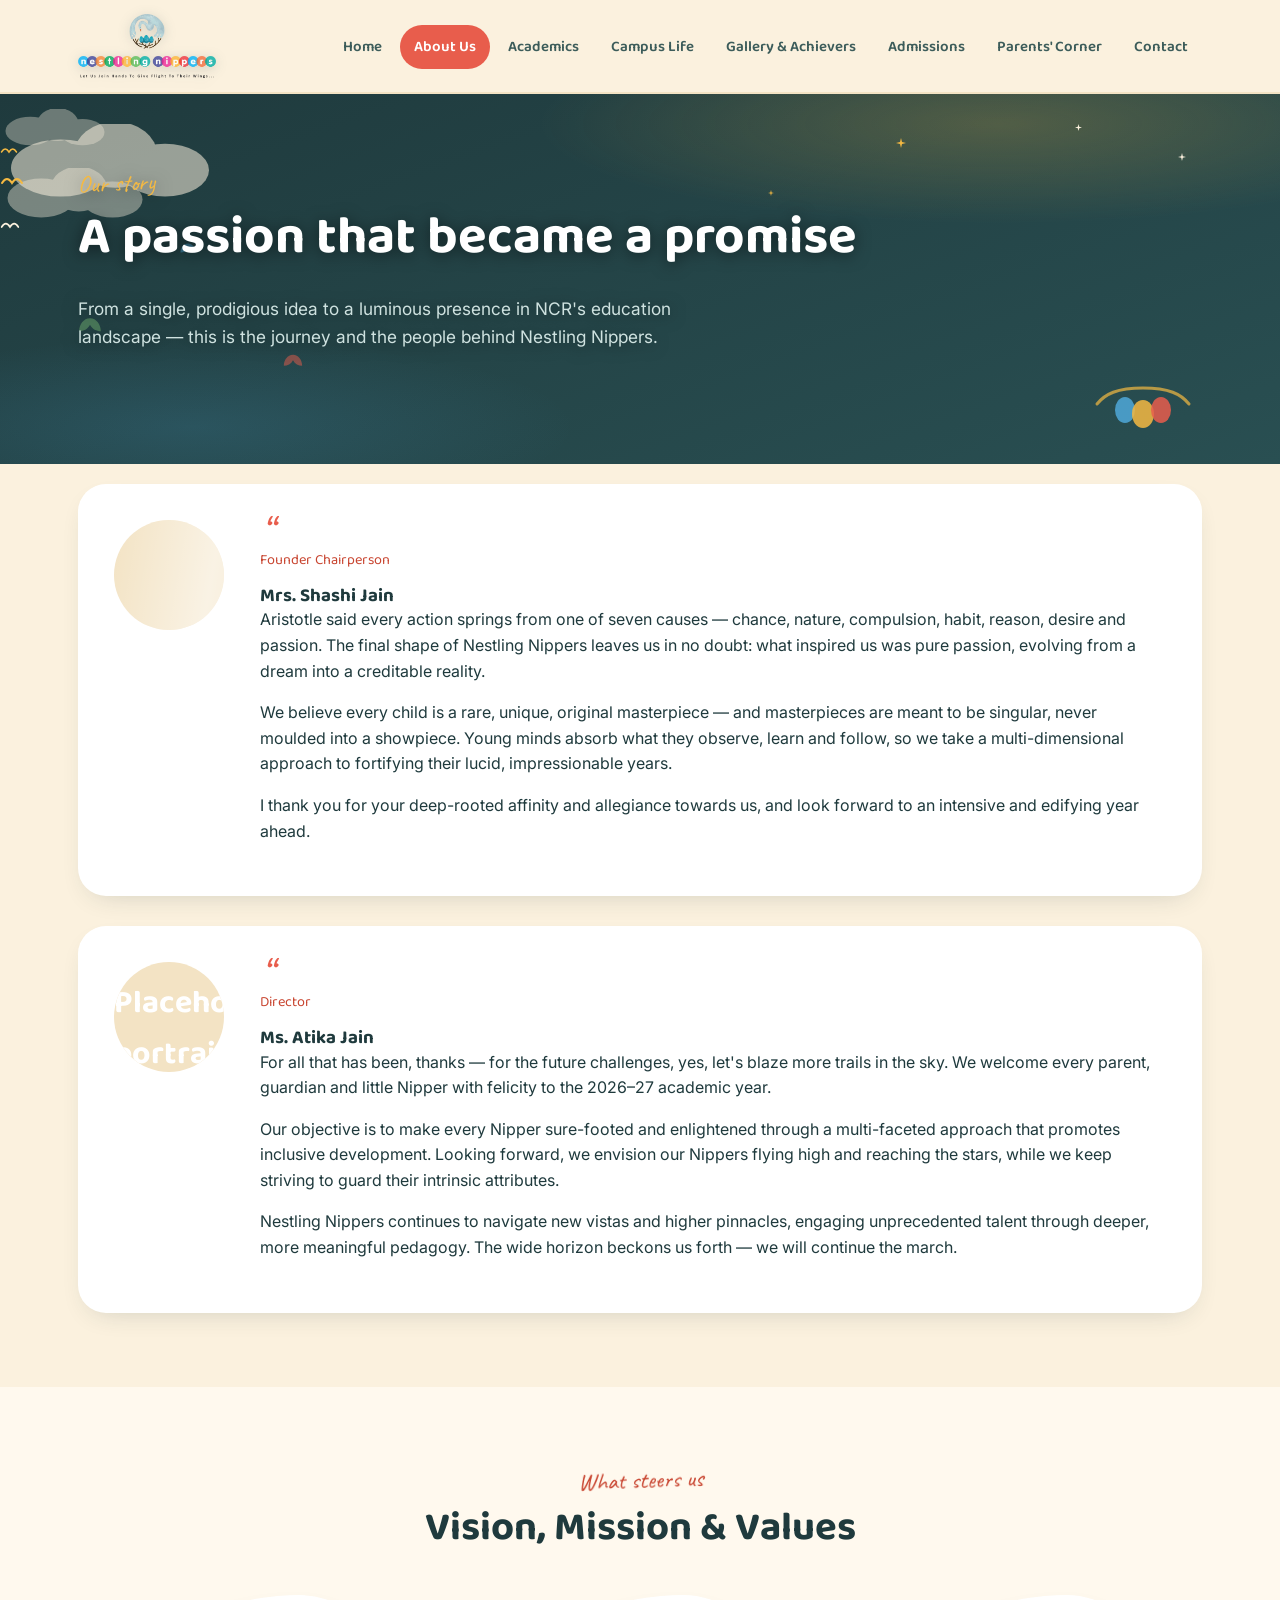
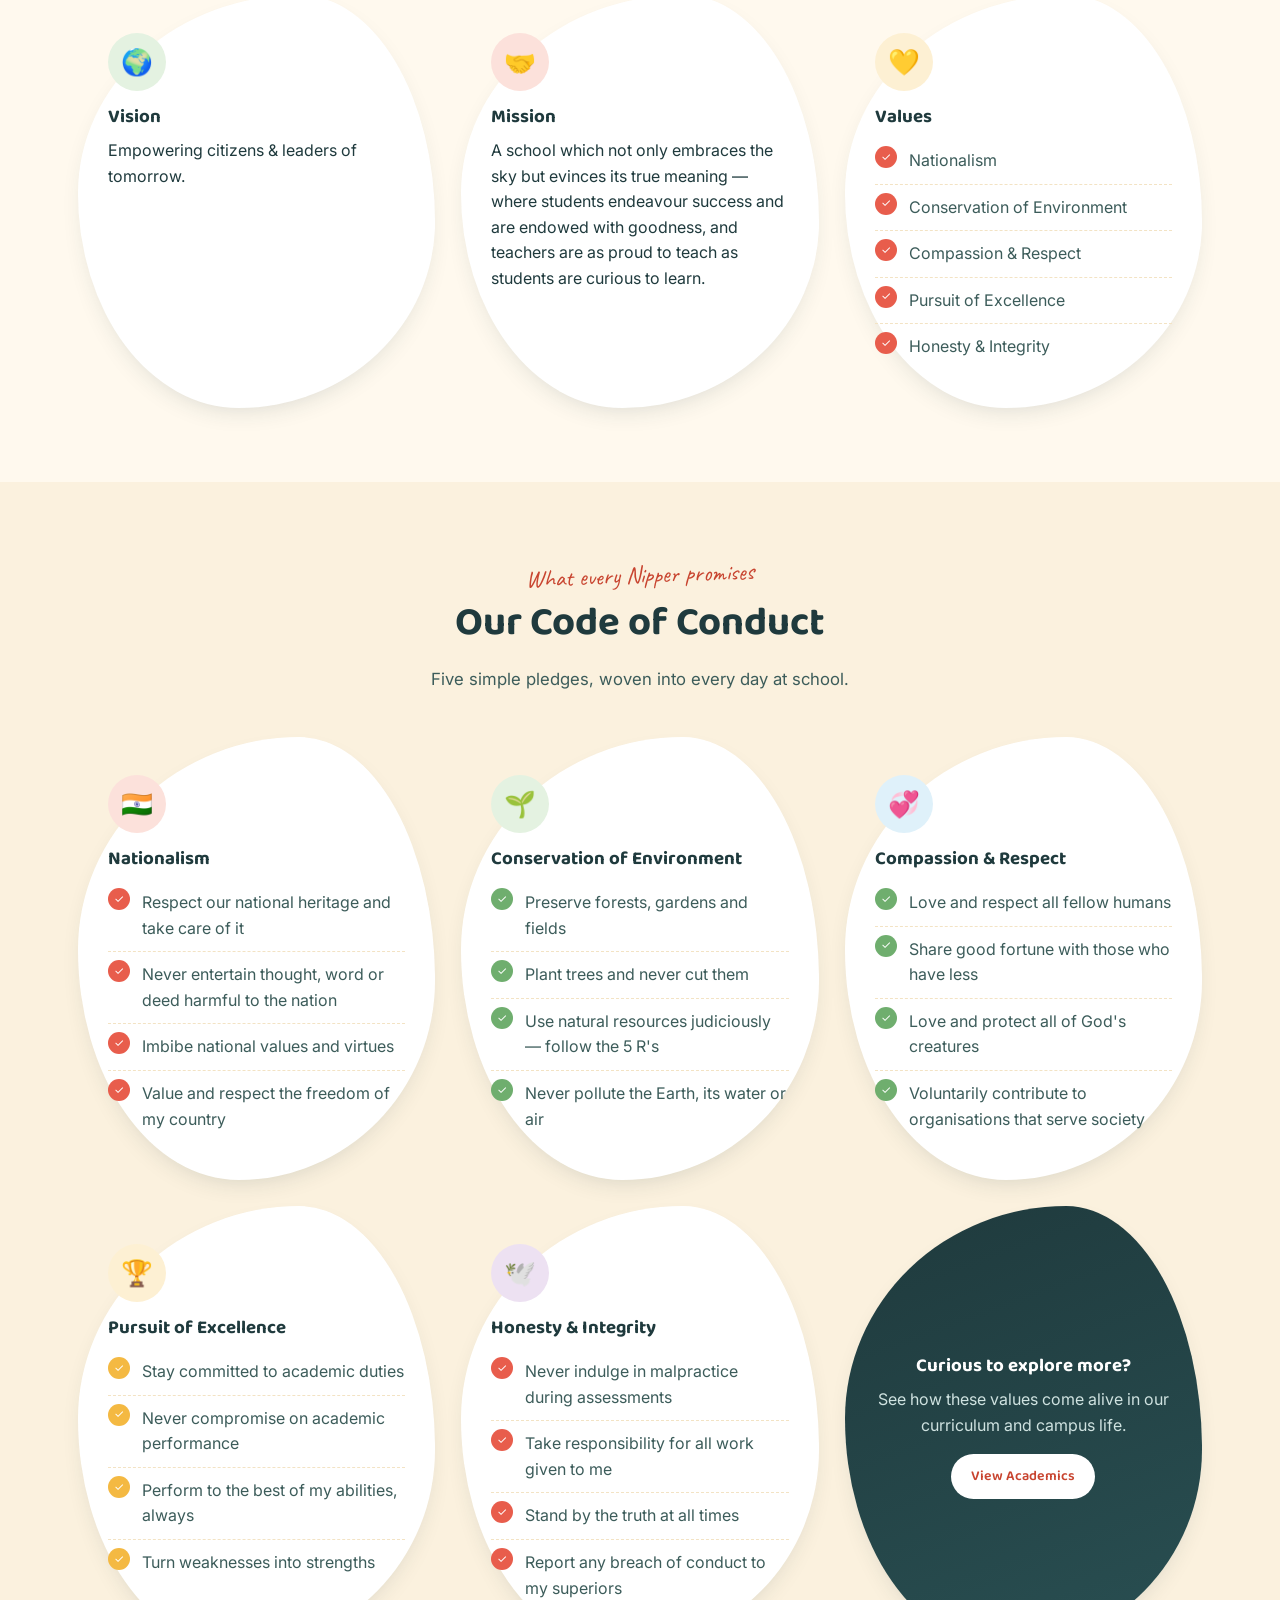
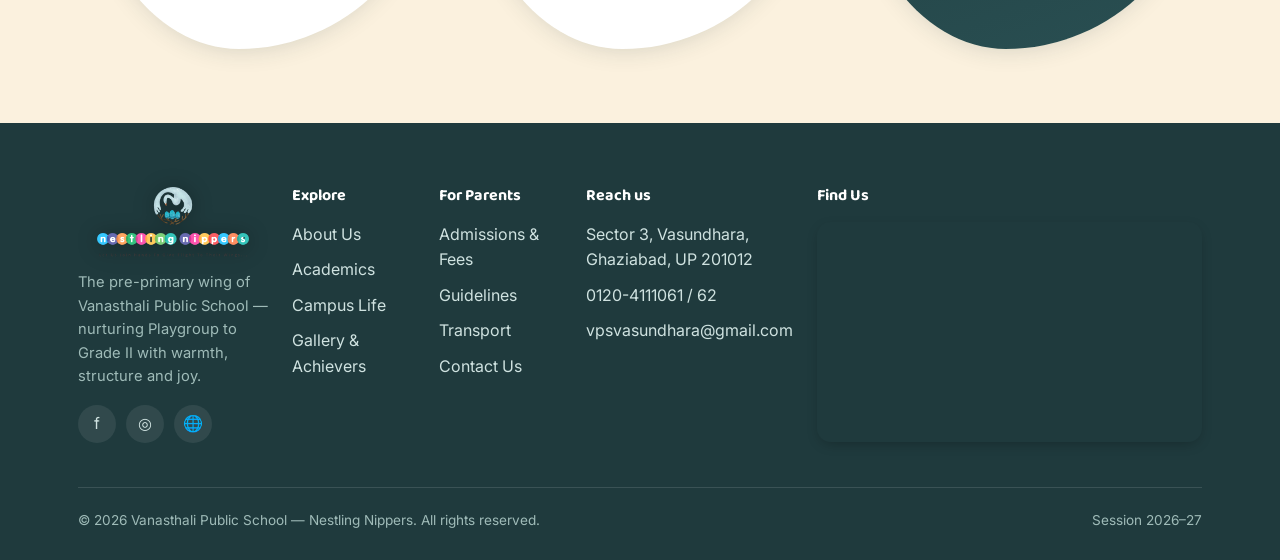
==== about.html @ e13948de "Add files via upload" ====
<!DOCTYPE html>
<html lang="en">
<head>
<meta charset="UTF-8">
<meta name="viewport" content="width=device-width, initial-scale=1.0">
<title>About Us | Nestling Nippers</title>
<meta name="description" content="Meet the Chairperson and Director of Nestling Nippers, and explore our vision, mission, values and code of conduct.">
<link rel="icon" type="image/png" href="logo.png">
<link rel="canonical" href="https://www.nestlingnippers.in/about.html">
<meta name="robots" content="index, follow">
<meta name="theme-color" content="#1F3A3D">
<meta name="author" content="Vanasthali Public School">

<!-- Open Graph -->
<meta property="og:type" content="website">
<meta property="og:site_name" content="Nestling Nippers — Vanasthali Public School">
<meta property="og:title" content="About Us | Nestling Nippers">
<meta property="og:description" content="Meet the Chairperson and Director of Nestling Nippers, and explore our vision, mission, values and code of conduct.">
<meta property="og:url" content="https://www.nestlingnippers.in/about.html">
<meta property="og:image" content="https://www.nestlingnippers.in/assets/images/og-cover.jpg">
<meta property="og:locale" content="en_IN">

<!-- Twitter Card -->
<meta name="twitter:card" content="summary_large_image">
<meta name="twitter:title" content="About Us | Nestling Nippers">
<meta name="twitter:description" content="Meet the Chairperson and Director of Nestling Nippers, and explore our vision, mission, values and code of conduct.">
<meta name="twitter:image" content="https://www.nestlingnippers.in/assets/images/og-cover.jpg">
<link rel="stylesheet" href="css/style.css">
</head>
<body>

<header class="site-header">
  <div class="header-inner">
    <a href="index.html" class="logo">
      <img src="logo.png" class="logo-mark" alt="Nestling Nippers — Vanasthali Public School">
    </a>
    <nav class="main-nav" id="mainNav">
      <ul>
        <li><a href="index.html">Home</a></li>
        <li><a href="about.html">About Us</a></li>
        <li><a href="academics.html">Academics</a></li>
        <li><a href="campus-life.html">Campus Life</a></li>
        <li><a href="gallery.html">Gallery &amp; Achievers</a></li>
        <li><a href="admissions.html">Admissions</a></li>
        <li><a href="parents.html">Parents' Corner</a></li>
        <li><a href="contact.html">Contact</a></li>
      </ul>
    </nav>
    <button class="nav-toggle" id="navToggle" aria-label="Toggle menu" aria-expanded="false">
      <span></span><span></span><span></span>
    </button>
  </div>
</header>

<!-- ================= HERO (video background, SVG scene as fallback) ================= -->
<section class="page-hero">

  <div class="hero-video-wrap">
    <div class="skel" style="position:absolute;inset:0;">
      <video autoplay muted loop playsinline aria-hidden="true">
        <source src="school.mp4" type="video/mp4">
      </video>
    </div>
  </div>

  <div class="hero-anim" aria-hidden="true">
    <div class="h-sky-glow"></div>
    <svg class="h-star" style="top:12%;left:70%" width="10" height="10" viewBox="0 0 10 10"><path d="M5 0 L6 4 L10 5 L6 6 L5 10 L4 6 L0 5 L4 4 Z" fill="#F4B942"/></svg>
    <svg class="h-star s2" style="top:8%;left:84%" width="7" height="7" viewBox="0 0 10 10"><path d="M5 0 L6 4 L10 5 L6 6 L5 10 L4 6 L0 5 L4 4 Z" fill="#FBF1DE"/></svg>
    <svg class="h-star s3" style="top:26%;left:60%" width="6" height="6" viewBox="0 0 10 10"><path d="M5 0 L6 4 L10 5 L6 6 L5 10 L4 6 L0 5 L4 4 Z" fill="#F4B942"/></svg>
    <svg class="h-star s4" style="top:16%;left:92%" width="8" height="8" viewBox="0 0 10 10"><path d="M5 0 L6 4 L10 5 L6 6 L5 10 L4 6 L0 5 L4 4 Z" fill="#FBF1DE"/></svg>
    <svg class="h-cloud c1" viewBox="0 0 200 70" fill="#FBF1DE"><ellipse cx="55" cy="40" rx="45" ry="26"/><ellipse cx="105" cy="28" rx="38" ry="30"/><ellipse cx="150" cy="42" rx="40" ry="24"/></svg>
    <svg class="h-cloud c2" viewBox="0 0 200 70" fill="#FBF1DE"><ellipse cx="55" cy="40" rx="45" ry="26"/><ellipse cx="105" cy="28" rx="38" ry="30"/><ellipse cx="150" cy="42" rx="40" ry="24"/></svg>
    <svg class="h-cloud c3" viewBox="0 0 200 70" fill="#FBF1DE"><ellipse cx="55" cy="40" rx="45" ry="26"/><ellipse cx="105" cy="28" rx="38" ry="30"/><ellipse cx="150" cy="42" rx="40" ry="24"/></svg>
    <svg class="h-bird b1" width="24" height="16" viewBox="0 0 24 16"><path d="M2 8 Q7 0 12 8 Q17 0 22 8" stroke="#F4B942" stroke-width="2" fill="none" stroke-linecap="round"/></svg>
    <svg class="h-bird b2" width="20" height="14" viewBox="0 0 24 16"><path d="M2 8 Q7 0 12 8 Q17 0 22 8" stroke="#FBF1DE" stroke-width="2" fill="none" stroke-linecap="round"/></svg>
    <svg class="h-bird b3" width="18" height="12" viewBox="0 0 24 16"><path d="M2 8 Q7 0 12 8 Q17 0 22 8" stroke="#F4B942" stroke-width="2" fill="none" stroke-linecap="round"/></svg>
    <svg class="h-leaf l1" viewBox="0 0 24 24" fill="#6FAE6E"><path d="M12 2C6 2 2 8 2 14c4 0 8-2 10-6 2 4 6 6 10 6 0-6-4-12-10-12Z"/></svg>
    <svg class="h-leaf l2" viewBox="0 0 24 24" fill="#4FA8D8"><path d="M12 2C6 2 2 8 2 14c4 0 8-2 10-6 2 4 6 6 10 6 0-6-4-12-10-12Z"/></svg>
    <svg class="h-leaf l3" viewBox="0 0 24 24" fill="#E85D4C"><path d="M12 2C6 2 2 8 2 14c4 0 8-2 10-6 2 4 6 6 10 6 0-6-4-12-10-12Z"/></svg>
    <svg class="h-nest-float" viewBox="0 0 120 90" fill="none">
      <path d="M14 60c8-10 20-16 46-16s38 6 46 16" stroke="#F4B942" stroke-width="3" stroke-linecap="round" fill="none" opacity=".7"/>
      <ellipse cx="42" cy="66" rx="10" ry="13" fill="#4FA8D8" opacity=".85"/>
      <ellipse cx="60" cy="70" rx="11" ry="14" fill="#F4B942" opacity=".85"/>
      <ellipse cx="78" cy="66" rx="10" ry="13" fill="#E85D4C" opacity=".85"/>
    </svg>
  </div>

  <div class="container">
    <span class="eyebrow">Our story</span>
    <h1>A passion that became a promise</h1>
    <p>From a single, prodigious idea to a luminous presence in NCR's education landscape — this is the journey and the people behind Nestling Nippers.</p>
  </div></section>

<!-- ================= LEADERSHIP MESSAGES ================= -->
<section style="padding-top:20px;">
  <div class="container">
    <div class="message-card reveal">
      <div class="portrait skel">
        <img src="https://picsum.photos/seed/vps-chairperson/300/300" alt="Placeholder portrait — replace with Mrs. Shashi Jain's photo" loading="eager">
      </div>
      <div>
        <span class="quote-mark">“</span>
        <span class="role">Founder Chairperson</span>
        <h3>Mrs. Shashi Jain</h3>
        <p>Aristotle said every action springs from one of seven causes — chance, nature, compulsion, habit, reason, desire and passion. The final shape of Nestling Nippers leaves us in no doubt: what inspired us was pure passion, evolving from a dream into a creditable reality.</p>
        <p>We believe every child is a rare, unique, original masterpiece — and masterpieces are meant to be singular, never moulded into a showpiece. Young minds absorb what they observe, learn and follow, so we take a multi-dimensional approach to fortifying their lucid, impressionable years.</p>
        <p>I thank you for your deep-rooted affinity and allegiance towards us, and look forward to an intensive and edifying year ahead.</p>
      </div>
    </div>

    <div class="message-card reveal" style="margin-top:30px;">
      <div class="portrait skel">
        <img src="https://picsum.photos/seed/vps-director/300/300" alt="Placeholder portrait — replace with Ms. Atika Jain's photo" loading="lazy">
      </div>
      <div>
        <span class="quote-mark">“</span>
        <span class="role">Director</span>
        <h3>Ms. Atika Jain</h3>
        <p>For all that has been, thanks — for the future challenges, yes, let's blaze more trails in the sky. We welcome every parent, guardian and little Nipper with felicity to the 2026–27 academic year.</p>
        <p>Our objective is to make every Nipper sure-footed and enlightened through a multi-faceted approach that promotes inclusive development. Looking forward, we envision our Nippers flying high and reaching the stars, while we keep striving to guard their intrinsic attributes.</p>
        <p>Nestling Nippers continues to navigate new vistas and higher pinnacles, engaging unprecedented talent through deeper, more meaningful pedagogy. The wide horizon beckons us forth — we will continue the march.</p>
      </div>
    </div>
  </div>
</section>

<!-- ================= VISION MISSION VALUES ================= -->
<section class="section-alt">
  <div class="container">
    <div class="section-head reveal">
      <span class="eyebrow">What steers us</span>
      <h2>Vision, Mission &amp; Values</h2>
    </div>
    <div class="grid grid-3">
      <div class="blob-card reveal">
        <div class="blob-icon" style="background:var(--leaf-tint);">🌍</div>
        <h3>Vision</h3>
        <p>Empowering citizens &amp; leaders of tomorrow.</p>
      </div>
      <div class="blob-card reveal">
        <div class="blob-icon" style="background:var(--coral-tint);">🤝</div>
        <h3>Mission</h3>
        <p>A school which not only embraces the sky but evinces its true meaning — where students endeavour success and are endowed with goodness, and teachers are as proud to teach as students are curious to learn.</p>
      </div>
      <div class="blob-card reveal">
        <div class="blob-icon" style="background:var(--sun-tint);">💛</div>
        <h3>Values</h3>
        <ul class="check-list coral" style="margin-top:6px;">
          <li>Nationalism</li>
          <li>Conservation of Environment</li>
          <li>Compassion &amp; Respect</li>
          <li>Pursuit of Excellence</li>
          <li>Honesty &amp; Integrity</li>
        </ul>
      </div>
    </div>
  </div>
</section>

<!-- ================= CODE OF CONDUCT ================= -->
<section>
  <div class="container">
    <div class="section-head reveal">
      <span class="eyebrow">What every Nipper promises</span>
      <h2>Our Code of Conduct</h2>
      <p>Five simple pledges, woven into every day at school.</p>
    </div>
    <div class="grid grid-3">
      <div class="blob-card reveal">
        <div class="blob-icon" style="background:var(--coral-tint);">🇮🇳</div>
        <h3>Nationalism</h3>
        <ul class="check-list coral">
          <li>Respect our national heritage and take care of it</li>
          <li>Never entertain thought, word or deed harmful to the nation</li>
          <li>Imbibe national values and virtues</li>
          <li>Value and respect the freedom of my country</li>
        </ul>
      </div>
      <div class="blob-card reveal">
        <div class="blob-icon" style="background:var(--leaf-tint);">🌱</div>
        <h3>Conservation of Environment</h3>
        <ul class="check-list">
          <li>Preserve forests, gardens and fields</li>
          <li>Plant trees and never cut them</li>
          <li>Use natural resources judiciously — follow the 5 R's</li>
          <li>Never pollute the Earth, its water or air</li>
        </ul>
      </div>
      <div class="blob-card reveal">
        <div class="blob-icon" style="background:var(--sky-tint);">💞</div>
        <h3>Compassion &amp; Respect</h3>
        <ul class="check-list">
          <li>Love and respect all fellow humans</li>
          <li>Share good fortune with those who have less</li>
          <li>Love and protect all of God's creatures</li>
          <li>Voluntarily contribute to organisations that serve society</li>
        </ul>
      </div>
      <div class="blob-card reveal">
        <div class="blob-icon" style="background:var(--sun-tint);">🏆</div>
        <h3>Pursuit of Excellence</h3>
        <ul class="check-list sun">
          <li>Stay committed to academic duties</li>
          <li>Never compromise on academic performance</li>
          <li>Perform to the best of my abilities, always</li>
          <li>Turn weaknesses into strengths</li>
        </ul>
      </div>
      <div class="blob-card reveal">
        <div class="blob-icon" style="background:var(--plum-tint);">🕊️</div>
        <h3>Honesty &amp; Integrity</h3>
        <ul class="check-list coral">
          <li>Never indulge in malpractice during assessments</li>
          <li>Take responsibility for all work given to me</li>
          <li>Stand by the truth at all times</li>
          <li>Report any breach of conduct to my superiors</li>
        </ul>
      </div>
      <div class="blob-card reveal" style="display:flex; flex-direction:column; justify-content:center; align-items:center; text-align:center; background:linear-gradient(160deg,var(--ink),#294f52); color:var(--cream);">
        <h3 style="color:var(--white);">Curious to explore more?</h3>
        <p style="color:#CFE2E0;">See how these values come alive in our curriculum and campus life.</p>
        <a href="academics.html" class="btn btn-light btn-sm">View Academics</a>
      </div>
    </div>
  </div>
</section>

<button id="backToTop" aria-label="Back to top">↑</button>

<footer class="site-footer">
  <div class="container">
    <div class="footer-grid">
      <div>
        <div class="footer-logo">
          <span class="logo-mark-chip"><img src="logo.png" class="logo-mark" alt="Nestling Nippers — Vanasthali Public School"></span>
        </div>
        <p class="foot-desc">The pre-primary wing of Vanasthali Public School — nurturing Playgroup to Grade II with warmth, structure and joy.</p>
        <div class="social-row">
          <a href="https://facebook.com" target="_blank" rel="noopener" aria-label="Facebook">f</a>
          <a href="https://instagram.com" target="_blank" rel="noopener" aria-label="Instagram">◎</a>
          <a href="https://vanasthalischool.in" target="_blank" rel="noopener" aria-label="Website">🌐</a>
        </div>
      </div>
      <div>
        <h4>Explore</h4>
        <ul>
          <li><a href="about.html">About Us</a></li>
          <li><a href="academics.html">Academics</a></li>
          <li><a href="campus-life.html">Campus Life</a></li>
          <li><a href="gallery.html">Gallery &amp; Achievers</a></li>
        </ul>
      </div>
      <div>
        <h4>For Parents</h4>
        <ul>
          <li><a href="admissions.html">Admissions &amp; Fees</a></li>
          <li><a href="parents.html">Guidelines</a></li>
          <li><a href="parents.html#transport">Transport</a></li>
          <li><a href="contact.html">Contact Us</a></li>
        </ul>
      </div>
      <div>
        <h4>Reach us</h4>
        <ul>
          <li>Sector 3, Vasundhara, Ghaziabad, UP 201012</li>
          <li>0120-4111061 / 62</li>
          <li>vpsvasundhara@gmail.com</li>
        </ul>
      </div>
      <div>
        <h4>Find Us</h4>
        <div class="map-container">
          <iframe src="https://www.google.com/maps/embed?pb=!1m18!1m12!1m3!1d3500.843307976024!2d77.38362382537093!3d28.66441002564738!2m3!1f0!2f0!3f0!3m2!1i1024!2i768!4f13.1!3m3!1m2!1s0x390cf073104068f9%3A0x43183137aa753761!2sVANASTHALI%20PUBLIC%20SCHOOL%2C%20Sector%203%2C%20Vasundhara%2C%20Ghaziabad%2C%20Uttar%20Pradesh%20201012!5e0!3m2!1sen!2sin!4v1787373208218!5m2!1sen!2sin" allowfullscreen loading="lazy" referrerpolicy="strict-origin-when-cross-origin" title="Vanasthali Public School location"></iframe>
        </div>
      </div>
    </div>
    <div class="footer-bottom">
      <span>© <span class="year-now">2026</span> Vanasthali Public School — Nestling Nippers. All rights reserved.</span>
      <span>Session 2026–27</span>
    </div>
  </div>
</footer>

<script src="js/script.js"></script>
</body>
</html>
---- css/style.css ----
/* ============================================================
   NESTLING NIPPERS — shared stylesheet
   Design system: warm nest palette, rounded "Baloo 2" display type,
   organic egg/blob shapes, scalloped cloud dividers.
   ============================================================ */

@import url('https://fonts.googleapis.com/css2?family=Baloo+2:wght@500;600;700;800&family=Inter:wght@400;500;600;700&family=Caveat:wght@600;700&display=swap');

:root{
  /* palette */
  --cream:        #FBF1DE;
  --cream-soft:    #FFF9EE;
  --cream-deep:    #F3E3C4;
  --ink:          #1F3A3D;
  --ink-soft:      #3C5C5A;
  --ink-faint:     #6D8886;
  --coral:        #E85D4C;
  --coral-deep:    #C8442F;
  --coral-tint:    #FCE1DB;
  --sun:          #F4B942;
  --sun-tint:      #FDF0D3;
  --sky:          #4FA8D8;
  --sky-tint:      #DFF1FA;
  --leaf:         #6FAE6E;
  --leaf-tint:     #E4F2E1;
  --plum:         #8C5E9C;
  --plum-tint:     #EDE1F2;
  --bubble-pink:   #E8609C;
  --bubble-teal:   #3FB6A8;
  --bubble-orange: #F0894A;
  --white:        #ffffff;

  --font-display: 'Baloo 2', ui-rounded, system-ui, sans-serif;
  --font-body:    'Inter', system-ui, sans-serif;
  --font-script:  'Caveat', cursive;

  --radius-blob:  62% 38% 55% 45% / 48% 55% 45% 52%;
  --radius-blob2: 42% 58% 63% 37% / 55% 42% 58% 45%;
  --shadow-soft:  0 18px 40px -18px rgba(31,58,61,0.28);
  --shadow-card:  0 10px 28px -14px rgba(31,58,61,0.24);
  --container:    1180px;
}

*,*::before,*::after{ box-sizing:border-box; }
html{ scroll-behavior:smooth; }
body{
  margin:0;
  font-family:var(--font-body);
  color:var(--ink);
  background:var(--cream);
  line-height:1.6;
  -webkit-font-smoothing:antialiased;
  opacity:0;
  animation:pageFadeIn .55s ease .05s forwards;
}
@keyframes pageFadeIn{ from{ opacity:0; transform:translateY(6px); } to{ opacity:1; transform:translateY(0); } }
a{ transition:color .2s ease, background-color .2s ease; }
img{ max-width:100%; display:block; }
a{ color:inherit; text-decoration:none; }
ul{ margin:0; padding:0; list-style:none; }
h1,h2,h3,h4{ font-family:var(--font-display); margin:0 0 .5em; line-height:1.15; color:var(--ink); font-weight:700; }
p{ margin:0 0 1em; }
.container{ max-width:var(--container); margin:0 auto; padding:0 28px; }
:focus-visible{ outline:3px solid var(--coral); outline-offset:3px; border-radius:4px; }

@media (prefers-reduced-motion: reduce){
  *{ animation-duration:.001ms !important; animation-iteration-count:1 !important; transition-duration:.001ms !important; scroll-behavior:auto !important; }
}

/* ---------- eyebrow / script label ---------- */
.eyebrow{
  font-family:var(--font-script);
  font-size:1.5rem;
  color:var(--coral-deep);
  display:inline-block;
  margin-bottom:6px;
  transform:rotate(-2deg);
}
.section-head{ max-width:680px; margin:0 auto 44px; text-align:center; }
.section-head h2{ font-size:clamp(1.7rem,3.4vw,2.5rem); }
.section-head p{ color:var(--ink-soft); font-size:1.05rem; }
.section-head.align-left{ margin:0 0 40px; text-align:left; }

/* ---------- buttons ---------- */
.btn{
  display:inline-flex; align-items:center; gap:8px;
  font-family:var(--font-display); font-weight:600; font-size:.98rem;
  padding:13px 26px; border-radius:100px; border:2px solid transparent;
  cursor:pointer; transition:transform .18s ease, box-shadow .18s ease, background .18s ease;
}
.btn-primary{ background:var(--coral); color:var(--white); box-shadow:0 10px 22px -8px rgba(232,93,76,.55); }
.btn-primary:hover{ transform:translateY(-2px); box-shadow:0 14px 26px -8px rgba(232,93,76,.6); }
.btn-outline{ background:transparent; border-color:var(--ink); color:var(--ink); }
.btn-outline:hover{ background:var(--ink); color:var(--cream-soft); transform:translateY(-2px); }
.btn-light{ background:var(--white); color:var(--coral-deep); }
.btn-light:hover{ transform:translateY(-2px); box-shadow:0 12px 22px -10px rgba(0,0,0,.25); }
.btn-sm{ padding:9px 18px; font-size:.88rem; }

/* ============================================================
   HEADER / NAV
   ============================================================ */
.site-header{
  position:sticky; top:0; z-index:200;
  background:rgba(251,241,222,0.92);
  backdrop-filter:blur(8px);
  border-bottom:2px solid var(--cream-deep);
}
.header-inner{
  max-width:var(--container); margin:0 auto; padding:14px 28px;
  display:flex; align-items:center; justify-content:space-between; gap:20px;
}
.logo{ display:flex; align-items:center; gap:10px; flex-shrink:0; }
.logo-mark{
  height:64px; width:auto; max-width:190px; flex-shrink:0; object-fit:contain; display:block;
  filter:drop-shadow(0 2px 6px rgba(31,58,61,.18));
}
@media (max-width:480px){ .logo-mark{ height:48px; } }

/* ============================================================
   BUBBLE WORDMARK — "nestling nippers" hand-typed in the brand's
   colourful circle-letter style, plus the tagline. Real text
   (not an image) so it stays crisp at any size and any zoom.
   ============================================================ */
.brand-wordmark{ display:flex; flex-direction:column; gap:2px; }
.bw-row{ display:flex; }
.bw-word{ display:flex; }
.bw-word + .bw-word{ margin-left:.45em; }
.bw-letter{
  --d:34px;
  width:var(--d); height:var(--d); border-radius:50%;
  display:flex; align-items:center; justify-content:center;
  color:var(--white); font-family:var(--font-display); font-weight:700;
  font-size:calc(var(--d) * .5); line-height:1; text-transform:lowercase;
  box-shadow:inset 0 -4px 6px rgba(0,0,0,.16), 0 2px 4px rgba(0,0,0,.12);
  margin-left:calc(var(--d) * -0.16);
  position:relative;
}
.bw-letter:first-child{ margin-left:0; }
.bw-tagline{
  font-family:var(--font-body); font-weight:600; font-size:.62em;
  letter-spacing:.14em; text-transform:uppercase; color:var(--ink-soft);
  white-space:nowrap;
}

/* header size */
.brand-wordmark.bw-sm .bw-letter{ --d:28px; }
.brand-wordmark.bw-sm .bw-tagline{ display:none; }

/* footer / large size */
.brand-wordmark.bw-lg .bw-letter{ --d:40px; }
.brand-wordmark.bw-lg .bw-tagline{ color:#B9D2CF; margin-top:6px; font-size:.6rem; }

@media (max-width:480px){
  .brand-wordmark.bw-sm .bw-letter{ --d:22px; }
}
.logo-text{ font-family:var(--font-display); font-weight:800; font-size:1.28rem; color:var(--ink); letter-spacing:.2px; }
.logo-text em{ font-style:normal; color:var(--coral); }
.logo-sub{ display:block; font-family:var(--font-script); font-size:.85rem; color:var(--ink-soft); margin-top:-4px; }

.main-nav ul{ display:flex; align-items:center; gap:4px; flex-wrap:wrap; }
.main-nav a{
  font-family:var(--font-display); font-weight:600; font-size:.94rem;
  padding:10px 14px; border-radius:100px; color:var(--ink-soft);
  transition:background .18s, color .18s;
  white-space:nowrap;
}
.main-nav a:hover, .main-nav a.active-link{ background:var(--coral); color:var(--white); }

.nav-toggle{
  display:none; flex-direction:column; justify-content:center; gap:5px;
  width:42px; height:42px; border-radius:12px; border:2px solid var(--ink);
  background:transparent; cursor:pointer; flex-shrink:0;
}
.nav-toggle span{ width:20px; height:2px; background:var(--ink); margin:0 auto; transition:transform .25s, opacity .25s; }
.nav-toggle.active span:nth-child(1){ transform:translateY(7px) rotate(45deg); }
.nav-toggle.active span:nth-child(2){ opacity:0; }
.nav-toggle.active span:nth-child(3){ transform:translateY(-7px) rotate(-45deg); }

@media screen and (max-width:991px){
  .header-inner{ position:relative; }
  .nav-toggle{ display:flex !important; }
  .main-nav{
    display:block; position:absolute; top:100%; left:0; width:100%;
    background:var(--cream-soft); padding:0 0; box-shadow:0 8px 20px -8px rgba(0,0,0,.18);
    z-index:190; border-bottom:2px solid var(--cream-deep);
    max-height:0; overflow:hidden; opacity:0; pointer-events:none;
    transform:translateY(-6px);
    transition:max-height .45s cubic-bezier(.22,.8,.32,1), opacity .32s ease, transform .38s cubic-bezier(.22,.8,.32,1), padding .45s ease;
  }
  .main-nav.active{
    max-height:600px; opacity:1; pointer-events:auto; transform:translateY(0);
    padding:14px 0 20px;
  }
  .main-nav ul{ flex-direction:column; align-items:center; gap:6px; }
  .main-nav a{
    display:block; padding:12px 20px; opacity:0; transform:translateY(-6px);
    transition:opacity .35s ease, transform .35s ease;
  }
  .main-nav.active a{ opacity:1; transform:translateY(0); }
  .main-nav.active li:nth-child(1) a{ transition-delay:.04s; }
  .main-nav.active li:nth-child(2) a{ transition-delay:.08s; }
  .main-nav.active li:nth-child(3) a{ transition-delay:.12s; }
  .main-nav.active li:nth-child(4) a{ transition-delay:.16s; }
  .main-nav.active li:nth-child(5) a{ transition-delay:.20s; }
  .main-nav.active li:nth-child(6) a{ transition-delay:.24s; }
  .main-nav.active li:nth-child(7) a{ transition-delay:.28s; }
  .main-nav.active li:nth-child(8) a{ transition-delay:.32s; }
}
@media screen and (min-width:992px){
  .nav-toggle{ display:none !important; }
  .main-nav{ display:block !important; }
  .main-nav ul{ display:flex; flex-direction:row; }
}

/* ============================================================
   PAGE HERO (inner pages)
   ============================================================ */
.page-hero{
  position:relative; overflow:hidden;
  background:linear-gradient(160deg,var(--ink) 0%,#294f52 100%);
  color:var(--cream-soft); padding:70px 0 96px;
}
.page-hero .eyebrow{ color:var(--sun); }
.page-hero h1{ color:var(--white); font-size:clamp(2.1rem,5vw,3.3rem); }
.page-hero p{ color:#CFE2E0; max-width:600px; font-size:1.08rem; }
.page-hero .decor-egg{
  position:absolute; border-radius:50%; opacity:.18;
}
.page-hero .container{ position:relative; z-index:3; }

/* scalloped divider between hero and content (cloud/nest motif) */
.scallop{
  display:block; width:100%; height:60px; margin-top:-1px; position:relative; z-index:3;
}

/* ============================================================
   HERO "VIDEO" — a looping, vector-animated scene.
   Pure SVG + CSS transforms: infinitely crisp at any screen size
   and any zoom level (no video file, so zero compression loss).
   ============================================================ */
.hero-anim{
  position:absolute; inset:0; z-index:1; overflow:hidden;
  pointer-events:none;
}
.hero-anim svg{ position:absolute; }

.h-sky-glow{
  position:absolute; inset:0;
  background:
    radial-gradient(ellipse 60% 45% at 78% 8%, rgba(244,185,66,0.22), transparent 60%),
    radial-gradient(ellipse 50% 40% at 15% 90%, rgba(79,168,216,0.16), transparent 60%);
  animation:glowPulse 9s ease-in-out infinite;
}
@keyframes glowPulse{ 0%,100%{opacity:.75;} 50%{opacity:1;} }

.h-star{ animation:twinkle 3.4s ease-in-out infinite; transform-origin:center; }
.h-star.s2{ animation-delay:.8s; }
.h-star.s3{ animation-delay:1.6s; }
.h-star.s4{ animation-delay:2.3s; }
@keyframes twinkle{ 0%,100%{ opacity:.25; transform:scale(.85);} 50%{ opacity:.9; transform:scale(1.1);} }

.h-cloud{ animation:driftCloud linear infinite; opacity:.55; }
.h-cloud.c1{ top:8%;  width:220px; animation-duration:38s; }
.h-cloud.c2{ top:20%; width:150px; animation-duration:52s; animation-delay:-14s; opacity:.4; }
.h-cloud.c3{ top:4%;  width:110px; animation-duration:30s; animation-delay:-6s; opacity:.35; }
@keyframes driftCloud{
  from{ transform:translateX(-22%); }
  to{ transform:translateX(122%); }
}

.h-bird{ animation:flyBird ease-in-out infinite; }
.h-bird.b1{ top:22%; animation-duration:16s; }
.h-bird.b2{ top:34%; animation-duration:21s; animation-delay:-6s; }
.h-bird.b3{ top:14%; animation-duration:26s; animation-delay:-12s; }
@keyframes flyBird{
  0%   { transform:translate(-8%,0) scale(.8); opacity:0; }
  8%   { opacity:1; }
  50%  { transform:translate(52%,-26px) scale(1); }
  92%  { opacity:1; }
  100% { transform:translate(112%,14px) scale(.8); opacity:0; }
}
.h-bird path{ animation:flap .55s ease-in-out infinite alternate; transform-origin:12px 8px; }
@keyframes flap{ from{ transform:scaleY(1);} to{ transform:scaleY(.35);} }

.h-nest-float{ position:absolute; right:6%; bottom:8%; width:120px; animation:bob 5s ease-in-out infinite; }
@keyframes bob{ 0%,100%{ transform:translateY(0);} 50%{ transform:translateY(-14px);} }

.h-leaf{ position:absolute; animation:sway ease-in-out infinite; opacity:.5; }
.h-leaf.l1{ left:6%;  top:60%; width:26px; animation-duration:6s; }
.h-leaf.l2{ left:14%; top:40%; width:18px; animation-duration:8s; animation-delay:-2s; }
.h-leaf.l3{ left:22%; top:70%; width:22px; animation-duration:7s; animation-delay:-4s; }
@keyframes sway{ 0%,100%{ transform:translateY(0) rotate(-6deg);} 50%{ transform:translateY(-16px) rotate(8deg);} }

@media (prefers-reduced-motion: reduce){
  .hero-anim *{ animation:none !important; }
}
@media (max-width:700px){
  .h-cloud.c2, .h-bird.b3, .h-nest-float{ display:none; }
}

/* ============================================================
   HERO VIDEO BACKGROUND
   Drop your own file at assets/video/hero-video.mp4 (any resolution).
   No resizing/re-encoding happens here — object-fit:cover only
   *frames* the video, it never downsamples or compresses it.
   If the file is missing/fails to load, JS (script.js) hides this
   layer and the animated SVG scene underneath shows instead.
   ============================================================ */
.hero-video-wrap{
  position:absolute; inset:0; z-index:1; overflow:hidden;
}
.hero-video-wrap video{
  width:100%; height:100%; object-fit:cover; display:block;
  /* no filter/blur/opacity here — keeps source quality 1:1 */
}
.hero-video-wrap::after{
  content:''; position:absolute; inset:0;
  background:
    linear-gradient(115deg, rgba(10,24,26,.86) 0%, rgba(10,24,26,.62) 45%, rgba(10,24,26,.42) 100%),
    linear-gradient(0deg, rgba(10,24,26,.35) 0%, transparent 40%);
}
.page-hero .eyebrow,
.page-hero h1,
.page-hero p{
  text-shadow:0 2px 16px rgba(0,0,0,.5);
  position:relative; z-index:2;
}
.page-hero .hero-anim{ z-index:0; display:none; }
.page-hero.no-video .hero-anim,
.hero-video-wrap.video-failed ~ .hero-anim{ display:block; }
.hero-video-wrap.video-failed{ display:none; }

.hero .hero-video-wrap{ z-index:0; }
.hero .hero-video-wrap::after{ background:rgba(251,241,222,0.82); }
.hero .hero-anim{ z-index:0; display:none; }
.hero.no-video .hero-anim,
.hero .hero-video-wrap.video-failed ~ .hero-anim{ display:block; }

/* ============================================================
   SKELETON LOADING — every real photo/video loads behind a soft
   shimmer placeholder, then fades in once actually ready. Keeps
   layout stable and feels intentional instead of a layout jump.
   ============================================================ */
.skel{ position:relative; overflow:hidden; background:var(--cream-deep); }
.skel::before{
  content:''; position:absolute; inset:0; z-index:1;
  background:linear-gradient(100deg, transparent 0%, rgba(255,255,255,.55) 45%, transparent 90%);
  background-size:200% 100%;
  animation:shimmer 1.4s ease-in-out infinite;
  opacity:1; transition:opacity .3s ease;
}
.skel.loaded::before{ opacity:0; pointer-events:none; }
@keyframes shimmer{ 0%{ background-position:150% 0; } 100%{ background-position:-50% 0; } }

.skel img, .skel video{
  width:100%; height:100%; object-fit:cover; display:block;
  opacity:0; transition:opacity .5s ease;
}
.skel.loaded img, .skel.loaded video{ opacity:1; }
@media (prefers-reduced-motion: reduce){
  .skel::before{ animation:none; }
}



/* ============================================================
   HOME HERO
   ============================================================ */
.hero{
  position:relative; overflow:hidden;
  padding:64px 0 40px;
  background:
    radial-gradient(circle at 85% 12%, var(--sun-tint) 0%, transparent 45%),
    radial-gradient(circle at 6% 85%, var(--sky-tint) 0%, transparent 40%),
    var(--cream);
}
.hero .container{ position:relative; z-index:3; }
.hero .hero-anim{ opacity:.55; }
.hero .h-cloud{ opacity:.3; }
.hero-inner{ display:grid; grid-template-columns:1.05fr .95fr; gap:40px; align-items:center; }
.hero-copy h1{ font-size:clamp(2.3rem,4.8vw,3.6rem); }
.hero-copy h1 .hl{ color:var(--coral); position:relative; }
.hero-copy p.lede{ font-size:1.15rem; color:var(--ink-soft); max-width:520px; }
.hero-cta{ display:flex; gap:14px; margin-top:26px; flex-wrap:wrap; }
.hero-stats{ display:flex; gap:28px; margin-top:38px; flex-wrap:wrap; }
.hero-stats div strong{ font-family:var(--font-display); font-size:1.7rem; color:var(--ink); display:block; }
.hero-stats div span{ font-size:.85rem; color:var(--ink-faint); }

.hero-art{ position:relative; height:420px; }
.hero-art svg{ width:100%; height:100%; }

/* real photo, feathered at the edge so it "blends" instead of
   sitting in a hard rectangle — no visible seam against the page */
.hero-photo{
  position:relative; width:100%; height:100%;
  display:flex; align-items:center; justify-content:center;
}
.hp-frame{
  position:relative; width:88%; height:88%; border-radius:50%;
  overflow:hidden; z-index:2;
  filter:drop-shadow(0 24px 34px rgba(31,58,61,.28));
}
.hp-frame img{
  width:100%; height:100%; object-fit:cover; display:block;
  -webkit-mask-image:radial-gradient(circle at 50% 50%, #000 62%, transparent 100%);
  mask-image:radial-gradient(circle at 50% 50%, #000 62%, transparent 100%);
}
.hp-blob{
  position:absolute; border-radius:50%; filter:blur(1px); opacity:.85; z-index:1;
  animation:bob 6s ease-in-out infinite;
}
.hp-blob.b1{ width:64px; height:64px; background:var(--sun); top:4%; right:8%; animation-duration:5.5s; }
.hp-blob.b2{ width:44px; height:44px; background:var(--sky); bottom:10%; left:2%; animation-duration:7s; animation-delay:-2s; }
.hp-blob.b3{ width:30px; height:30px; background:var(--coral); top:12%; left:0; animation-duration:6.5s; animation-delay:-4s; }
@media (max-width:920px){ .hero-art{ height:340px; } }

/* name-cloud decorative texture (callback to the hand-drawn admission clouds) */
.name-cloud{
  position:relative; padding:50px 0; overflow:hidden;
  background:var(--ink); color:var(--cream);
}
.name-cloud .container{ position:relative; z-index:2; text-align:center; }
.name-cloud .eyebrow{ color:var(--sun); }
.name-cloud h2{ color:var(--white); }
.cloud-names{
  display:flex; flex-wrap:wrap; gap:10px 14px; justify-content:center; margin-top:26px;
}
.cloud-names span, .cloud-names a.cn-link{
  font-family:var(--font-script); font-size:1.35rem; color:var(--cream);
  padding:4px 6px; opacity:.85;
}
.cloud-names a.cn-link{
  text-decoration:none; border-radius:8px; cursor:pointer;
  transition:opacity .2s ease, transform .2s ease, background .2s ease;
}
.cloud-names a.cn-link:hover, .cloud-names a.cn-link:focus-visible{
  opacity:1; transform:translateY(-2px); background:rgba(255,255,255,.1);
}
.cloud-names span:nth-child(3n), .cloud-names a.cn-link:nth-child(3n){ color:var(--sun); }
.cloud-names span:nth-child(4n), .cloud-names a.cn-link:nth-child(4n){ color:var(--sky); }
.cloud-names span:nth-child(5n), .cloud-names a.cn-link:nth-child(5n){ color:var(--coral); }

/* ============================================================
   BLOB / EGG CARDS
   ============================================================ */
.blob-card{
  background:var(--white); border-radius:var(--radius-blob);
  padding:38px 30px; box-shadow:var(--shadow-card);
  transition:transform .25s ease, border-radius .4s ease;
}
.blob-card:hover{ transform:translateY(-6px); border-radius:var(--radius-blob2); }
.blob-icon{
  width:58px; height:58px; border-radius:50%; display:flex; align-items:center; justify-content:center;
  margin-bottom:16px; font-size:1.6rem;
}

.grid{ display:grid; gap:26px; }
.grid-2{ grid-template-columns:repeat(2,1fr); }
.grid-3{ grid-template-columns:repeat(3,1fr); }
.grid-4{ grid-template-columns:repeat(4,1fr); }
@media (max-width:920px){ .grid-3,.grid-4{ grid-template-columns:repeat(2,1fr);} .hero-inner{ grid-template-columns:1fr; } .hero-art{ height:300px; order:-1;} }
@media (max-width:600px){ .grid-2,.grid-3,.grid-4{ grid-template-columns:1fr; } }

/* schedule/table cards need a normal, predictable shape — the organic
   blob radius clips a table's corners and wastes space on narrow screens */
.blob-card.blob-card-table{
  border-radius:26px;
  padding:30px 26px;
}
.blob-card.blob-card-table:hover{ border-radius:26px; }
.blob-card-table .table-wrap{ border-radius:14px; }
.blob-card-table table{ min-width:0; width:100%; }
@media (max-width:560px){
  .blob-card-table{ padding:22px 16px; }
  .blob-card-table table{ display:block; }
  .blob-card-table thead{ display:none; }
  .blob-card-table tbody, .blob-card-table tr{ display:block; width:100%; }
  .blob-card-table tr{
    border-bottom:1px solid var(--cream-deep); padding:12px 0;
  }
  .blob-card-table tr:last-child{ border-bottom:none; }
  .blob-card-table td{
    display:block; padding:2px 0; border-bottom:none; font-size:.92rem;
  }
  .blob-card-table td:first-child{
    font-family:var(--font-display); font-weight:600; color:var(--coral-deep); font-size:.82rem;
    text-transform:uppercase; letter-spacing:.3px; margin-bottom:2px;
  }
}

section{ padding:74px 0; }
.section-alt{ background:var(--cream-soft); }
.section-tint-sky{ background:var(--sky-tint); }
.section-tint-sun{ background:var(--sun-tint); }

/* ---------- pill tag ---------- */
.pill{
  display:inline-block; font-family:var(--font-display); font-weight:600; font-size:.78rem;
  padding:6px 14px; border-radius:100px; background:var(--coral-tint); color:var(--coral-deep);
  letter-spacing:.3px; text-transform:uppercase;
}

/* ============================================================
   TIMELINE (deliverables / process)
   ============================================================ */
.timeline{ position:relative; max-width:780px; margin:0 auto; }
.timeline::before{
  content:''; position:absolute; left:27px; top:8px; bottom:8px; width:3px;
  background:repeating-linear-gradient(var(--coral) 0 8px, transparent 8px 16px);
  border-radius:3px;
}
.timeline-item{ position:relative; padding-left:74px; margin-bottom:34px; }
.timeline-item:last-child{ margin-bottom:0; }
.timeline-num{
  position:absolute; left:0; top:0; width:56px; height:56px; border-radius:50%;
  background:var(--coral); color:var(--white); font-family:var(--font-display); font-weight:700; font-size:1.2rem;
  display:flex; align-items:center; justify-content:center; box-shadow:var(--shadow-card);
}
.timeline-item h3{ font-size:1.15rem; margin-bottom:4px; }
.timeline-item p{ color:var(--ink-soft); margin:0; }

/* ============================================================
   TABLES
   ============================================================ */
.table-wrap{ overflow-x:auto; border-radius:20px; box-shadow:var(--shadow-card); }
table{ width:100%; border-collapse:collapse; background:var(--white); min-width:520px; }
table caption{ caption-side:top; font-family:var(--font-display); text-align:left; padding:16px 20px 0; }
th,td{ padding:14px 20px; text-align:left; border-bottom:1px solid var(--cream-deep); font-size:.96rem; }
thead th{ background:var(--ink); color:var(--cream-soft); font-family:var(--font-display); font-weight:600; }
tbody tr:nth-child(even){ background:var(--cream-soft); }
tbody tr:hover{ background:var(--sun-tint); }

/* ============================================================
   CHECK LIST
   ============================================================ */
.check-list li{
  position:relative; padding:10px 0 10px 34px; border-bottom:1px dashed var(--cream-deep);
  color:var(--ink-soft);
}
.check-list li:last-child{ border-bottom:none; }
.check-list li::before{
  content:'✓'; position:absolute; left:0; top:8px; width:22px; height:22px; border-radius:50%;
  background:var(--leaf); color:var(--white); font-size:.72rem; display:flex; align-items:center; justify-content:center;
}
.check-list.coral li::before{ background:var(--coral); }
.check-list.sun li::before{ background:var(--sun); }

/* ============================================================
   GALLERY / MEMORY TILES (illustrative, no real photos)
   ============================================================ */
.tile{
  border-radius:26px; padding:26px 22px; min-height:190px; position:relative; overflow:hidden;
  display:flex; flex-direction:column; justify-content:flex-end; color:var(--white);
  box-shadow:var(--shadow-card);
}
.tile h4{ color:var(--white); font-size:1.05rem; margin-bottom:2px; position:relative; z-index:2; }
.tile span{ font-size:.82rem; opacity:.9; position:relative; z-index:2; }
.tile::after{
  content:''; position:absolute; inset:0; z-index:1;
  background:linear-gradient(180deg, rgba(0,0,0,.05) 40%, rgba(0,0,0,.65) 100%);
}
.tile.skel img{ position:absolute; inset:0; z-index:0; }
.tile.c1{ background:linear-gradient(160deg,var(--coral),var(--coral-deep)); }
.tile.c2{ background:linear-gradient(160deg,var(--sky),#2f7fab); }
.tile.c3{ background:linear-gradient(160deg,var(--sun),#d99418); }
.tile.c4{ background:linear-gradient(160deg,var(--leaf),#4a8c49); }
.tile.c5{ background:linear-gradient(160deg,var(--plum),#6c4479); }
.tile.c6{ background:linear-gradient(160deg,var(--ink),#0f2224); }
.tile .emoji{ position:absolute; top:18px; left:20px; font-size:1.9rem; z-index:2; }

/* ============================================================
   ACHIEVER CARD
   ============================================================ */
.achiever{
  background:var(--white); border-radius:24px; padding:22px 18px 20px; text-align:center; box-shadow:var(--shadow-card);
}
.achiever .avatar{
  width:76px; height:76px; border-radius:50%; margin:0 auto 12px; display:flex; align-items:center; justify-content:center;
  font-family:var(--font-display); font-weight:700; font-size:1.4rem; color:var(--white);
}
.achiever h4{ font-size:1rem; margin-bottom:2px; }
.achiever span{ font-size:.82rem; color:var(--ink-faint); }

/* ============================================================
   QUOTE / MESSAGE BLOCK
   ============================================================ */
.message-card{
  background:var(--white); border-radius:28px; padding:36px; box-shadow:var(--shadow-card);
  display:grid; grid-template-columns:120px 1fr; gap:26px; align-items:start;
}
.message-card .portrait{
  width:110px; height:110px; border-radius:50%; display:flex; align-items:center; justify-content:center;
  font-family:var(--font-display); font-size:2rem; color:var(--white); font-weight:700;
  flex-shrink:0; overflow:hidden;
}
.message-card .quote-mark{ font-family:var(--font-script); font-size:2.6rem; color:var(--coral); line-height:.5; display:block; margin-bottom:8px; }
.message-card h3{ margin-bottom:0; }
.message-card .role{ color:var(--coral-deep); font-family:var(--font-display); font-size:.9rem; margin-bottom:14px; display:block; }
@media (max-width:620px){ .message-card{ grid-template-columns:1fr; text-align:center; } .message-card .portrait{ margin:0 auto; } }

/* ============================================================
   FEATURE ROW (image-right / image-left alternating)
   ============================================================ */
.feature-row{ display:grid; grid-template-columns:1fr 1fr; gap:48px; align-items:center; margin-bottom:70px; }
.feature-row:last-child{ margin-bottom:0; }
.feature-row > *:first-child{ order:1; }
.feature-row .visual{ order:2; }
.feature-row.reverse > *:first-child{ order:2; }
.feature-row.reverse .visual{ order:1; }
.feature-row .visual{
  aspect-ratio:4/3; border-radius:32px; position:relative; overflow:hidden;
  display:flex; align-items:center; justify-content:center; box-shadow:var(--shadow-card);
}
.feature-row .visual .big-emoji{ font-size:5rem; position:relative; z-index:2; }
.feature-row .visual.skel .big-emoji{
  position:absolute; top:16px; left:18px; font-size:1.9rem;
  background:rgba(255,255,255,.9); width:44px; height:44px; border-radius:50%;
  display:flex; align-items:center; justify-content:center; box-shadow:var(--shadow-card);
}
.feature-row .visual.skel::after{
  content:''; position:absolute; inset:0; z-index:1;
  background:linear-gradient(180deg, rgba(0,0,0,0) 55%, rgba(15,34,36,.55) 100%);
}
@media (max-width:820px){
  .feature-row, .feature-row.reverse{ grid-template-columns:1fr; }
  .feature-row > *:first-child, .feature-row.reverse > *:first-child{ order:2; }
  .feature-row .visual, .feature-row.reverse .visual{ order:1; }
}

/* ============================================================
   CALENDAR STRIP
   ============================================================ */
.cal-strip{ display:flex; gap:16px; overflow-x:auto; padding-bottom:12px; }
.cal-card{
  flex:0 0 190px; background:var(--white); border-radius:20px; padding:18px; box-shadow:var(--shadow-card);
  border-top:6px solid var(--coral);
}
.cal-card h4{ font-size:1rem; margin-bottom:8px; }
.cal-card ul{ font-size:.85rem; color:var(--ink-soft); display:flex; flex-direction:column; gap:6px; }
.cal-card ul li strong{ color:var(--ink); }

/* ============================================================
   ACCORDION (parents guidelines)
   ============================================================ */
.accordion-item{ background:var(--white); border-radius:18px; margin-bottom:14px; box-shadow:var(--shadow-card); overflow:hidden; }
.accordion-btn{
  width:100%; text-align:left; background:none; border:none; cursor:pointer;
  display:flex; align-items:center; justify-content:space-between; gap:14px;
  padding:20px 24px; font-family:var(--font-display); font-weight:600; font-size:1.02rem; color:var(--ink);
}
.accordion-btn .plus{ width:30px; height:30px; border-radius:50%; background:var(--coral-tint); color:var(--coral-deep);
  display:flex; align-items:center; justify-content:center; flex-shrink:0; transition:transform .3s; font-size:1.1rem; }
.accordion-item.open .accordion-btn .plus{ transform:rotate(135deg); }
.accordion-panel{ max-height:0; overflow:hidden; transition:max-height .35s ease; }
.accordion-panel-inner{ padding:0 24px 22px; color:var(--ink-soft); }
.accordion-panel-inner ul{ display:flex; flex-direction:column; gap:8px; }
.accordion-panel-inner ul li{ position:relative; padding-left:20px; }
.accordion-panel-inner ul li::before{ content:'—'; position:absolute; left:0; color:var(--coral); }

/* ============================================================
   INFO STRIP / CONTACT
   ============================================================ */
.info-strip{ display:flex; flex-wrap:wrap; gap:22px; }
.info-chip{
  flex:1 1 220px; background:var(--white); border-radius:20px; padding:22px; box-shadow:var(--shadow-card);
  display:flex; gap:14px; align-items:flex-start;
}
.info-chip .ic{ width:44px; height:44px; border-radius:50%; display:flex; align-items:center; justify-content:center; flex-shrink:0; font-size:1.2rem; color:var(--white); }
.info-chip h4{ font-size:.98rem; margin-bottom:3px; }
.info-chip p{ font-size:.88rem; color:var(--ink-soft); margin:0; }

.form-card{ background:var(--white); border-radius:28px; padding:36px; box-shadow:var(--shadow-card); }
.field{ margin-bottom:18px; }
.field label{ display:block; font-family:var(--font-display); font-size:.88rem; margin-bottom:6px; color:var(--ink); }
.field input, .field select, .field textarea{
  width:100%; padding:13px 16px; border-radius:14px; border:2px solid var(--cream-deep);
  background:var(--cream-soft); font-family:var(--font-body); font-size:.96rem; color:var(--ink);
  transition:border-color .2s;
}
.field input:focus, .field select:focus, .field textarea:focus{ border-color:var(--coral); outline:none; }
.field-row{ display:grid; grid-template-columns:1fr 1fr; gap:16px; }
@media (max-width:560px){ .field-row{ grid-template-columns:1fr; } }
.form-note{ font-size:.82rem; color:var(--ink-faint); margin-top:10px; }
#formStatus{ font-family:var(--font-display); font-size:.92rem; padding:12px 16px; border-radius:14px; margin-top:14px; display:none; }
#formStatus.show{ display:block; }
#formStatus.ok{ background:var(--leaf-tint); color:#2f5a2e; }
#formStatus.err{ background:var(--coral-tint); color:var(--coral-deep); }

/* ============================================================
   CTA BAND
   ============================================================ */
.cta-band{
  background:linear-gradient(135deg,var(--coral),var(--coral-deep));
  color:var(--white); border-radius:36px; padding:54px 44px; text-align:center; position:relative; overflow:hidden;
}
.cta-band h2{ color:var(--white); }
.cta-band p{ color:#FBE1DC; max-width:520px; margin-left:auto; margin-right:auto; }
.cta-band .btn-light{ margin-top:6px; }

/* ============================================================
   BACK TO TOP + FOOTER
   ============================================================ */
#backToTop{
  position:fixed; right:22px; bottom:22px; width:48px; height:48px; border-radius:50%;
  background:var(--coral); color:var(--white); border:none; cursor:pointer; font-size:1.2rem;
  box-shadow:var(--shadow-soft); opacity:0; pointer-events:none; transition:opacity .25s, transform .25s;
  z-index:150;
}
#backToTop.show{ opacity:1; pointer-events:auto; }
#backToTop:hover{ transform:translateY(-3px); }

footer.site-footer{ background:var(--ink); color:#CFE2E0; padding:64px 0 28px; }
.footer-grid{ display:grid; grid-template-columns:1fr 0.8fr 0.8fr 0.9fr 2.5fr; gap:24px; margin-bottom:44px; }
.footer-grid h4{ color:var(--white); font-size:1rem; margin-bottom:16px; }
.footer-grid ul li{ margin-bottom:10px; }
.footer-grid ul li a:hover{ color:var(--sun); }
.footer-logo{ display:flex; align-items:center; gap:12px; margin-bottom:14px; }
.logo-mark-chip{
  display:flex; align-items:center; justify-content:center;
  width:190px; height:70px;
}
.logo-mark-chip .logo-mark{
  height:100%; width:100%;
  filter:drop-shadow(0 2px 10px rgba(0,0,0,.35)) brightness(1.05);
}
.footer-logo .logo-text em{ color:var(--sun); }
.foot-desc{ color:#9FBBB8; font-size:.92rem; max-width:280px; }
.social-row{ display:flex; gap:10px; margin-top:16px; }
.social-row a{ width:38px; height:38px; border-radius:50%; background:rgba(255,255,255,.08); display:flex; align-items:center; justify-content:center; transition:background .2s; }
.social-row a:hover{ background:var(--coral); }
.footer-bottom{ border-top:1px solid rgba(255,255,255,.12); padding-top:22px; display:flex; flex-wrap:wrap; gap:10px; justify-content:space-between; font-size:.85rem; color:#9FBBB8; }
@media (max-width:991px){
  .footer-grid{ display:flex; flex-direction:column; gap:30px; }
}

/* map embed used in the footer's "Find Us" column */
.map-container{
  width:100%; height:220px; border-radius:14px; overflow:hidden;
  box-shadow:0 4px 14px -4px rgba(0,0,0,.3);
}
.map-container iframe{ width:100%; height:100%; border:0; display:block; }

/* ============================================================
   MISC UTILITIES
   ============================================================ */
.mt-0{ margin-top:0; }
.text-center{ text-align:center; }
.two-col-text{ column-count:2; column-gap:40px; }
@media (max-width:700px){ .two-col-text{ column-count:1; } }
.badge-row{ display:flex; flex-wrap:wrap; gap:10px; margin-top:18px; }
.reveal{ opacity:0; transform:translateY(24px); transition:opacity .7s ease, transform .7s ease; }
.reveal.in{ opacity:1; transform:translateY(0); }
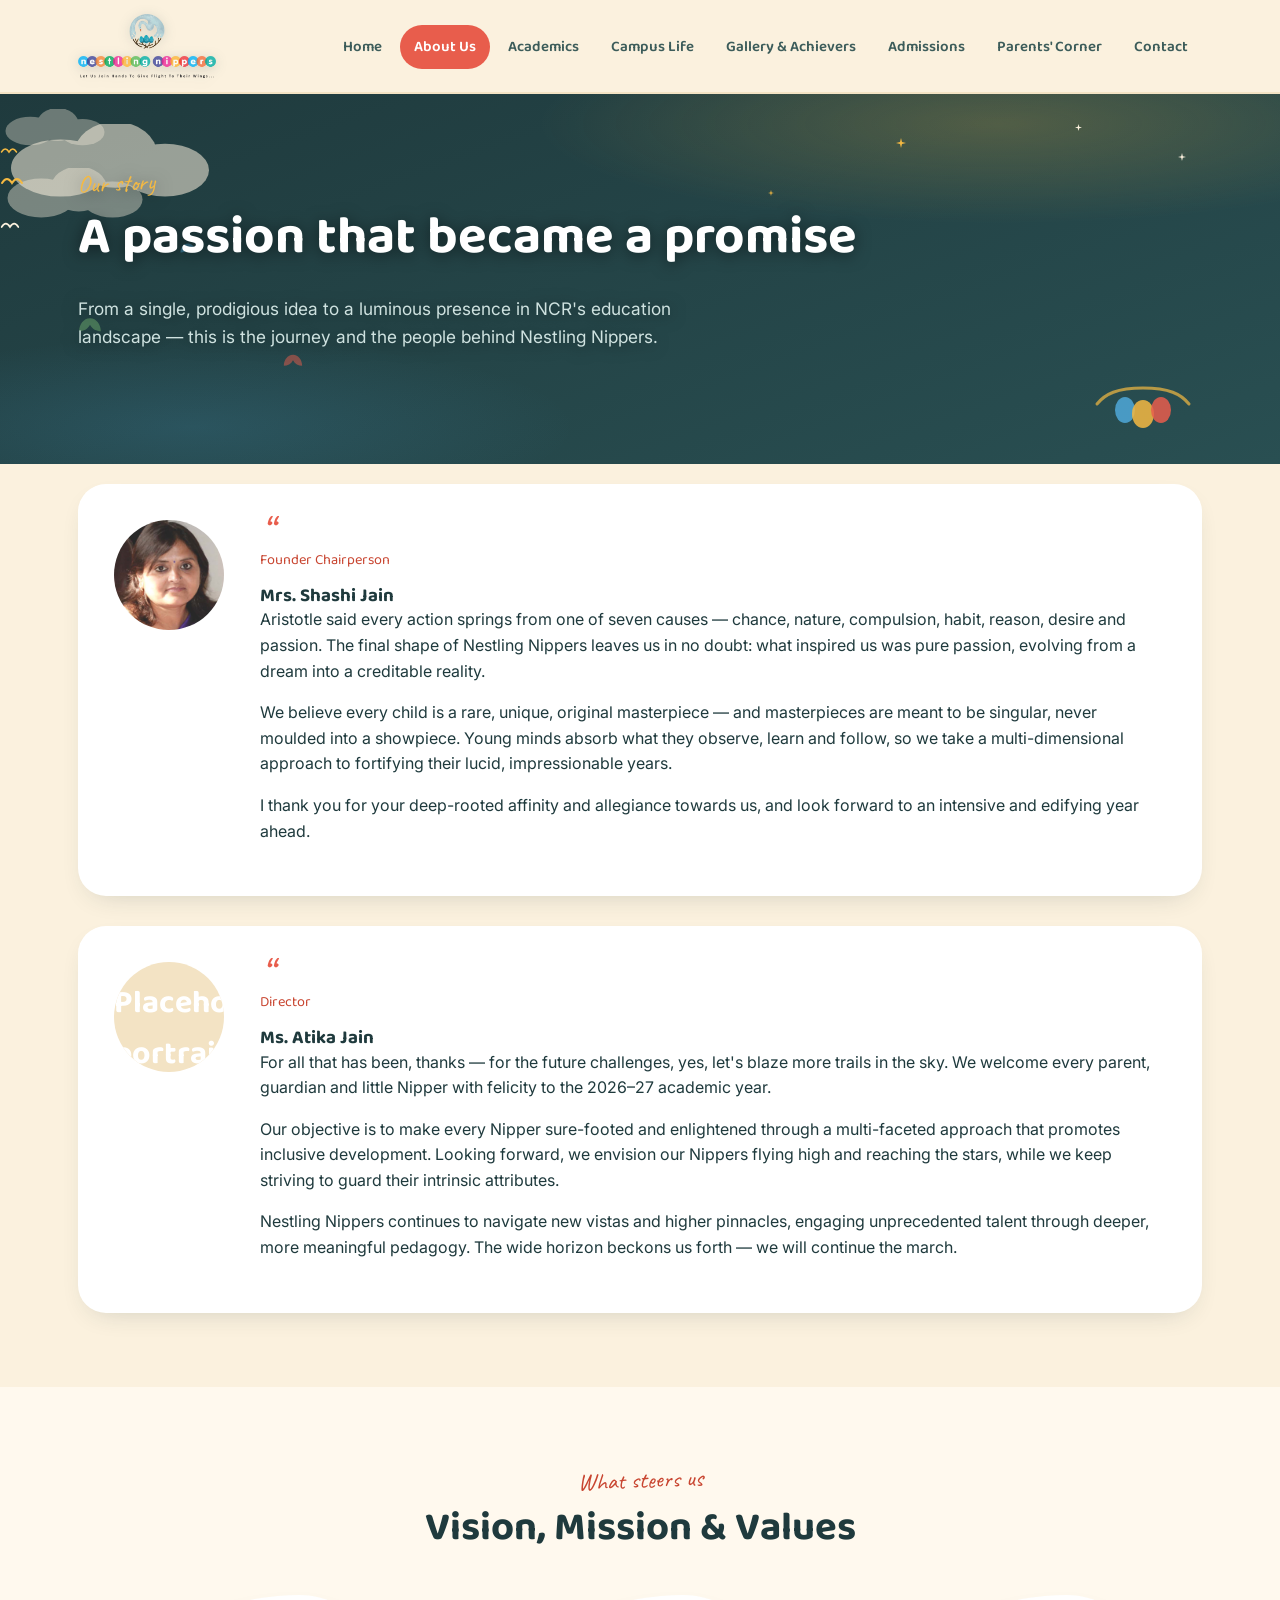
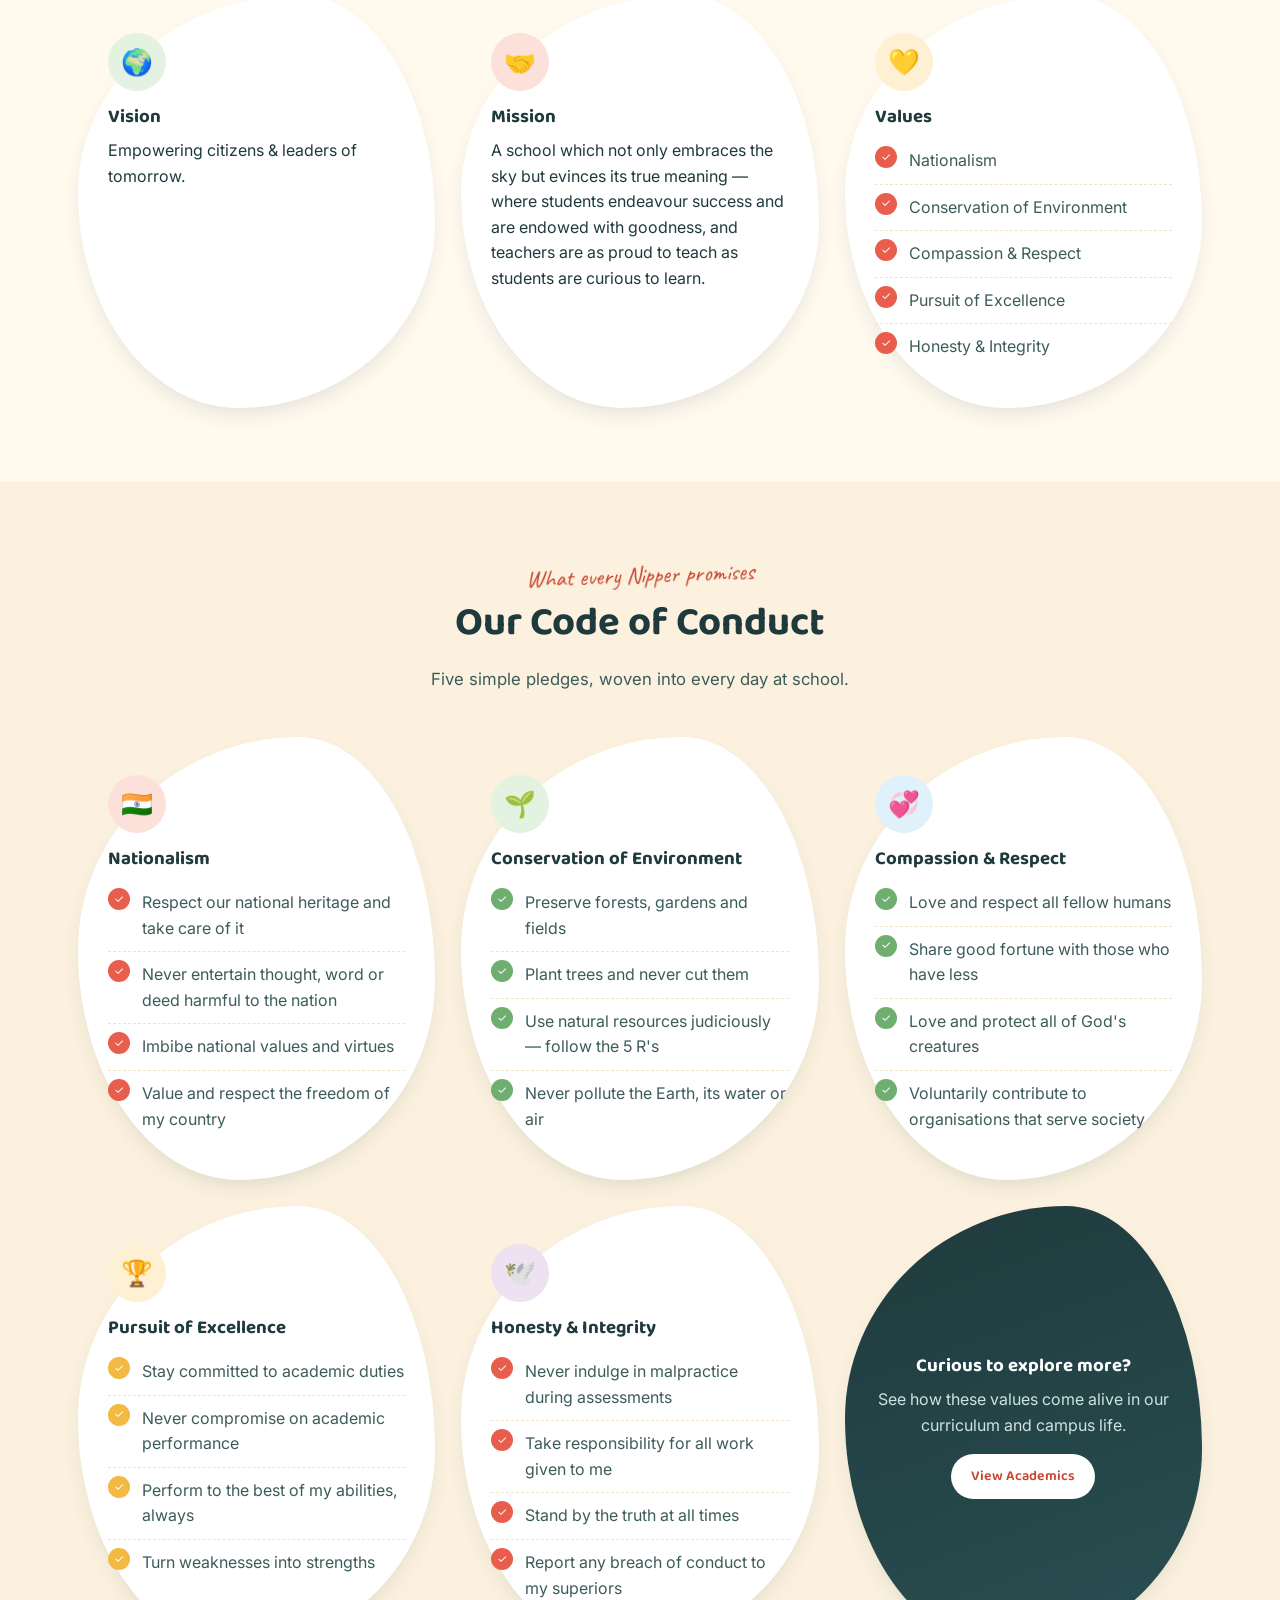
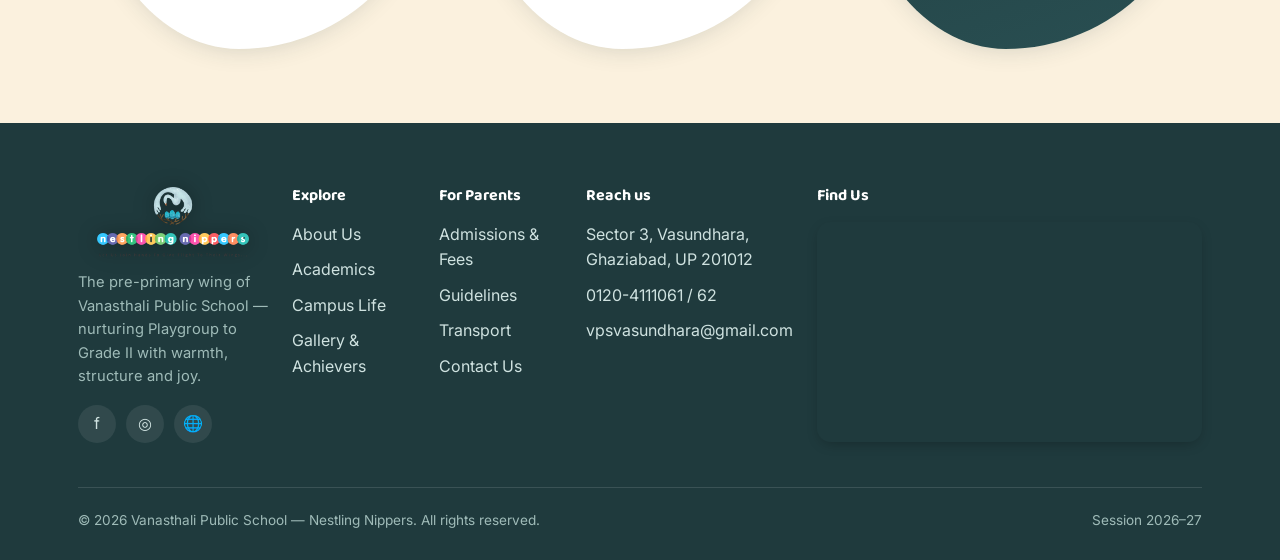
==== commit c6ea71f7: "Update about.html" ====
--- a/about.html
+++ b/about.html
@@ -97,7 +97,7 @@
   <div class="container">
     <div class="message-card reveal">
       <div class="portrait skel">
-        <img src="https://picsum.photos/seed/vps-chairperson/300/300" alt="Placeholder portrait — replace with Mrs. Shashi Jain's photo" loading="eager">
+        <img src="principal.jpg" alt="Placeholder portrait — replace with Mrs. Shashi Jain's photo" loading="eager">
       </div>
       <div>
         <span class="quote-mark">“</span>
@@ -111,7 +111,7 @@
 
     <div class="message-card reveal" style="margin-top:30px;">
       <div class="portrait skel">
-        <img src="https://picsum.photos/seed/vps-director/300/300" alt="Placeholder portrait — replace with Ms. Atika Jain's photo" loading="lazy">
+        <img src="atika.png" alt="Placeholder portrait — replace with Ms. Atika Jain's photo" loading="lazy">
       </div>
       <div>
         <span class="quote-mark">“</span>
@@ -236,9 +236,9 @@
           <span class="logo-mark-chip"><img src="logo.png" class="logo-mark" alt="Nestling Nippers — Vanasthali Public School"></span>
         </div>
         <p class="foot-desc">The pre-primary wing of Vanasthali Public School — nurturing Playgroup to Grade II with warmth, structure and joy.</p>
-        <div class="social-row">
-          <a href="https://facebook.com" target="_blank" rel="noopener" aria-label="Facebook">f</a>
-          <a href="https://instagram.com" target="_blank" rel="noopener" aria-label="Instagram">◎</a>
+       <div class="social-row">
+          <a href="https://www.facebook.com/profile.php?id=100092033057684" target="_blank" rel="noopener" aria-label="Facebook">f</a>
+          <a href="https://www.instagram.com/vanasthalipublicschool_3/" target="_blank" rel="noopener" aria-label="Instagram">◎</a>
           <a href="https://vanasthalischool.in" target="_blank" rel="noopener" aria-label="Website">🌐</a>
         </div>
       </div>
